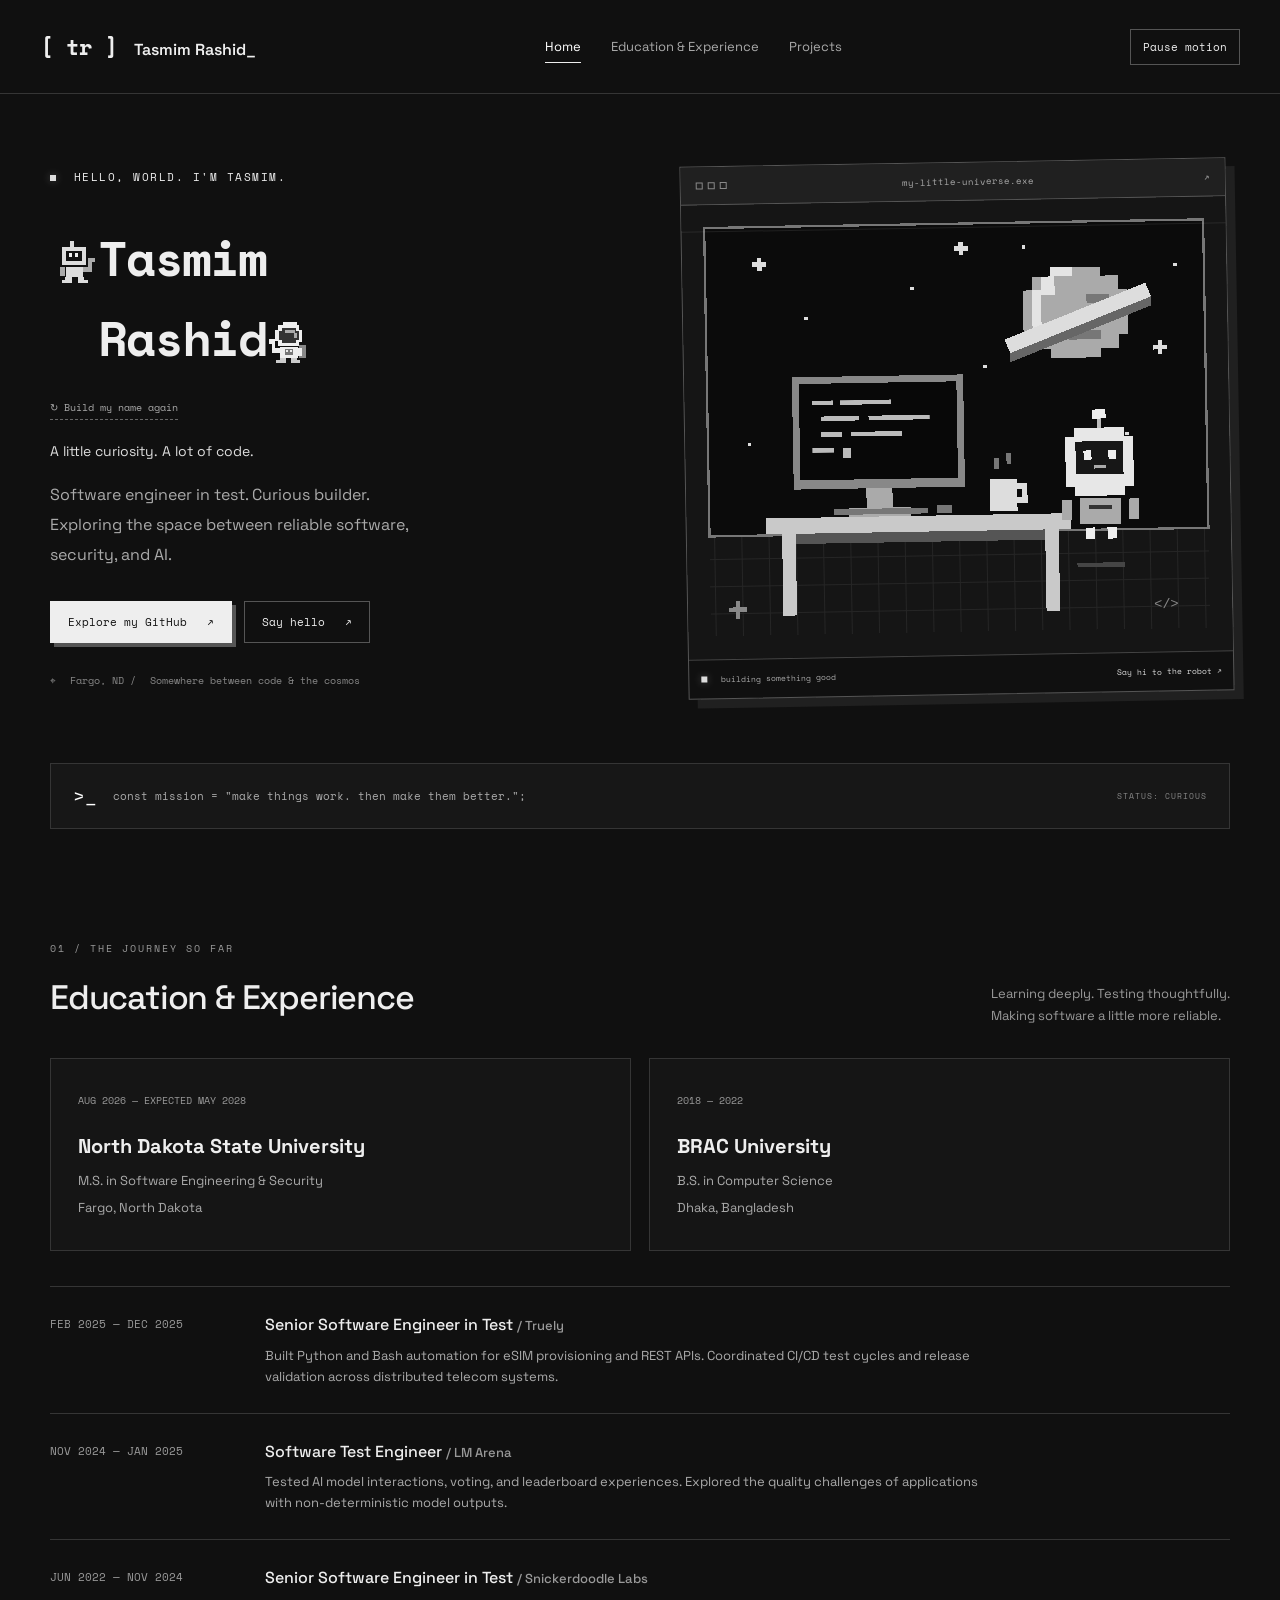
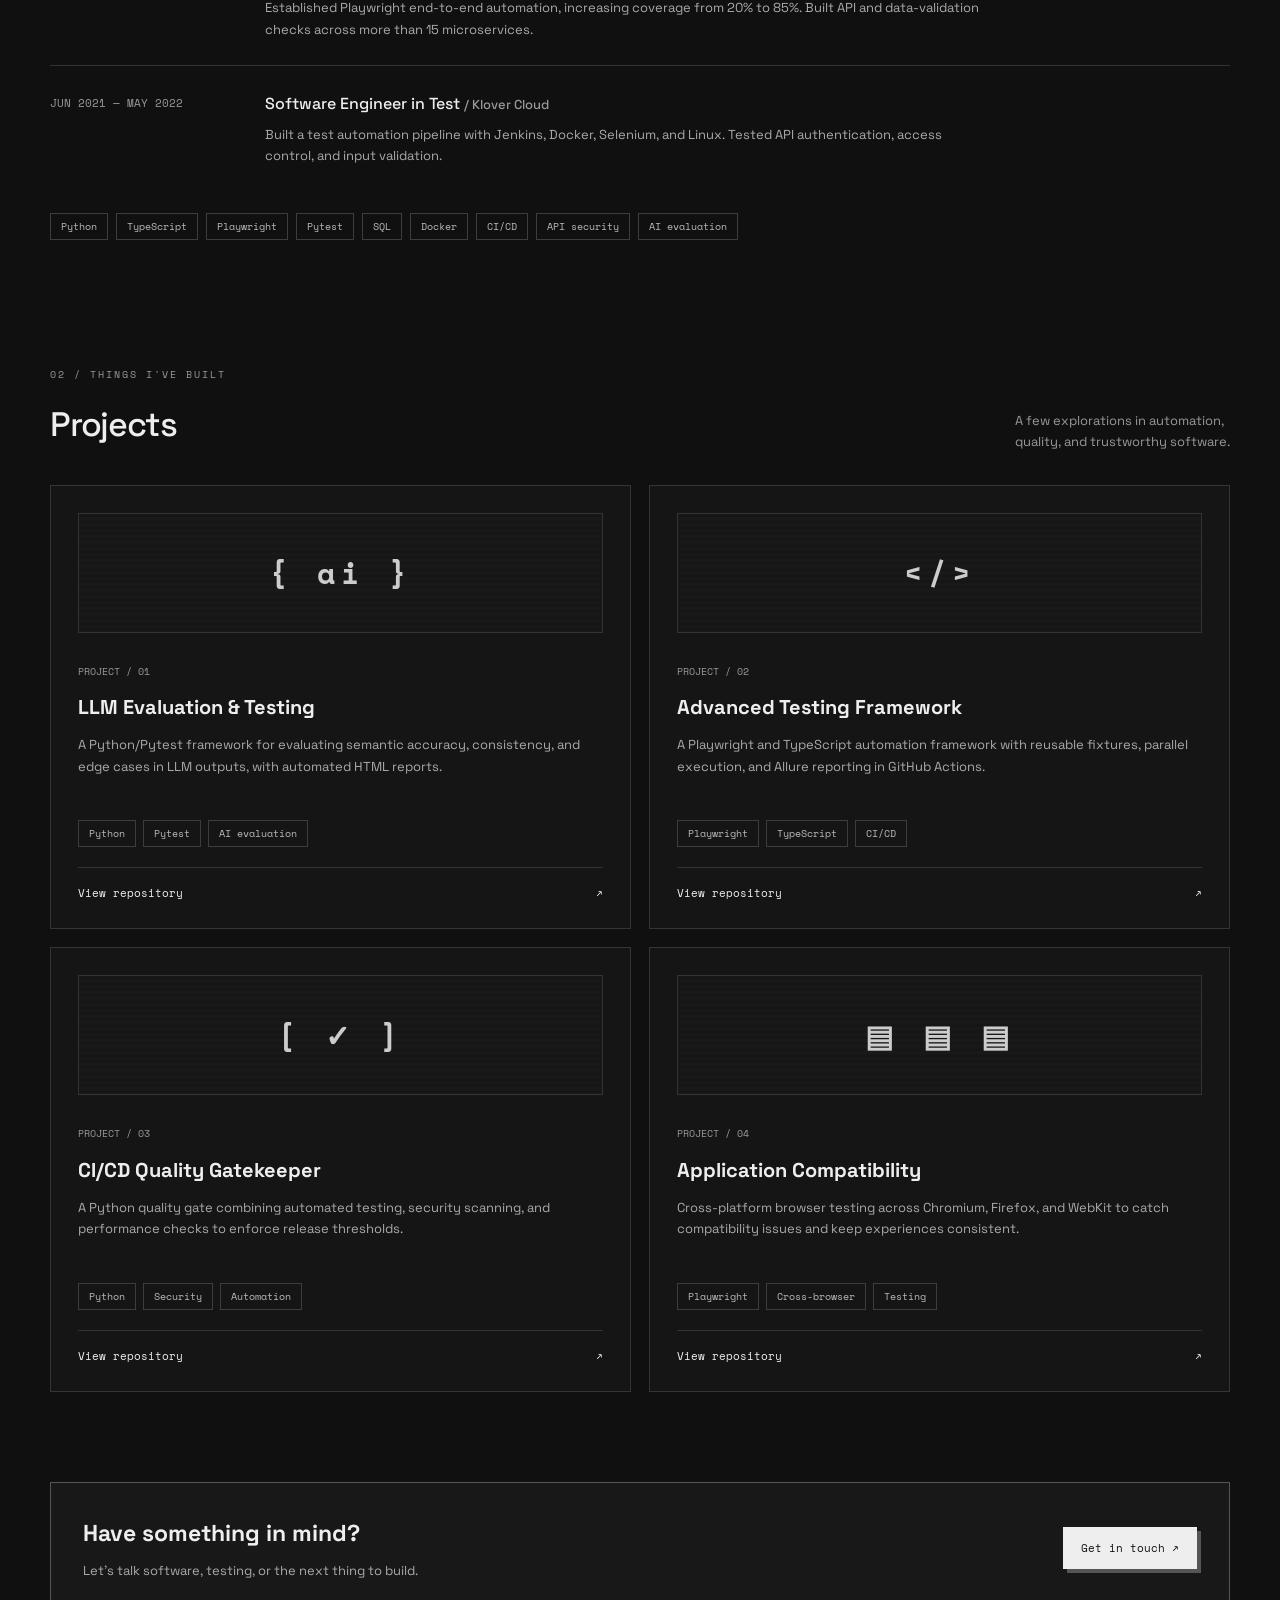
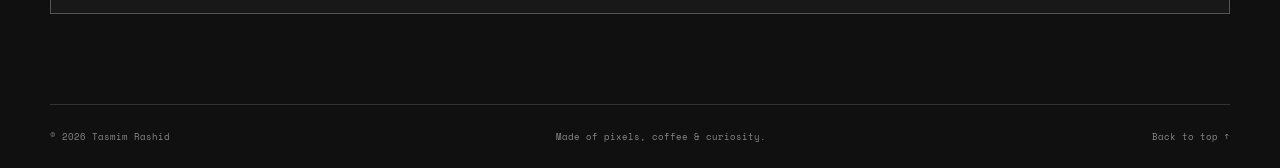
==== docs/index.html @ e267bd6d "Export Django portfolio to GitHub Pages with relative static assets" ====
<!doctype html>
<html lang="en">
<head>
  <meta charset="utf-8">
  <meta name="viewport" content="width=device-width, initial-scale=1">
  <meta name="description" content="Tasmim Rashid — software engineer in test, graduate student, and curious builder. Explore my education, experience, and projects.">
  <meta name="theme-color" content="#101010">
  <title>Tasmim Rashid | Portfolio</title>
  <link rel="icon" href="./static/portfolio/favicon.svg" type="image/svg+xml">
  <link rel="stylesheet" href="./static/portfolio/styles.css?v=spaceman-4">
  <script src="./static/portfolio/script.js?v=spaceman-4" defer></script>
</head>
<body>
<a class="skip" href="#main">Skip to content</a>
<header class="header"><a class="brand" href="#home"><span aria-hidden="true">[ tr ]</span> Tasmim Rashid<span class="cursor" aria-hidden="true">_</span></a><nav aria-label="Main navigation"><a href="#home" aria-current="location">Home</a><a href="#education">Education &amp; Experience</a><a href="#projects">Projects</a></nav><button class="motion" type="button" aria-pressed="false">Pause motion</button></header>
<main id="main">
<section class="hero wrap" id="home" aria-labelledby="home-title">
  <div class="hero-copy"><p class="eyebrow"><span class="status-dot"></span> HELLO, WORLD. I'M TASMIM.</p><div class="name-stage"><h1 id="home-title" class="assembled-name" aria-label="Tasmim Rashid"><span class="name-word first-name" aria-hidden="true"><svg class="name-pusher" viewBox="0 0 40 44" aria-hidden="true" shape-rendering="crispEdges"><g class="pusher-body"><path d="M15 1h4v6h-4zM7 7h24v18H7zM11 27h17v10H11z" fill="#ddd"/><path d="M11 11h16v10H11z" fill="#111"/><path d="M20 13h3v4h-3zM14 13h3v4h-3z" fill="#eee"/><path d="M28 27h5v-9h7v4h-3v10h-9zM5 27h5v9H5z" fill="#aaa"/></g><path class="pusher-foot foot-one" d="M10 37h7v6H7v-3h3z" fill="#ddd"/><path class="pusher-foot foot-two" d="M23 37h6v3h4v3H23z" fill="#ddd"/></svg><span class="pushed-word">Tasmim</span></span><span class="name-word last-name" aria-hidden="true"><svg class="name-pusher spaceman" viewBox="0 0 40 44" aria-hidden="true" shape-rendering="crispEdges"><g class="astronaut-body"><path d="M3 25h7v13H3z" fill="#888"/><path d="M12 2h14v3h5v5h3v11h-3v5H10v-4H7V10h3V5h2z" fill="#eee"/><path d="M13 8h14v3h3v9h-3v3H13v-3h-3v-9h3z" fill="#333"/><path d="M14 10h10v3H14zM12 13h3v5h-3z" fill="#aaa"/><path d="M11 27h18v11H11zM28 28h6v-9h6v5h-3v9h-9zM7 28h4v8H7z" fill="#eee"/><path d="M16 29h8v6h-8z" fill="#777"/><path d="M17 30h2v2h-2zM21 30h2v2h-2z" fill="#eee"/><path d="M12 38h6v5H9v-3h3zM23 38h6v2h4v3H23z" fill="#ccc"/></g></svg><span class="pushed-word">Rashid</span></span></h1><button class="rebuild-name" type="button">↻ Build my name again</button></div><p class="name-tagline">A little curiosity. A lot of code.</p><p class="intro">Software engineer in test. Curious builder.<br>Exploring the space between reliable software,<br class="desktop-break"> security, and AI.</p><div class="actions"><a class="button primary" href="https://github.com/Tasmimdristy7">Explore my GitHub <span aria-hidden="true">↗</span></a><a class="button" href="mailto:tasmim.rashid.dristy@gmail.com">Say hello <span aria-hidden="true">↗</span></a></div><p class="location"><span aria-hidden="true">⌖</span> Fargo, ND <span> / </span> Somewhere between code & the cosmos</p></div>
  <div class="scene-frame"><div class="window-bar"><span><i></i><i></i><i></i></span><span>my-little-universe.exe</span><span aria-hidden="true">↗</span></div>
  <svg class="scene" viewBox="0 0 480 400" role="img" aria-label="Pixel space station with a coding computer, ringed planet, and a floating robot" shape-rendering="crispEdges">
  <defs><pattern id="grid" width="24" height="24" patternUnits="userSpaceOnUse"><path d="M24 0H0V24" fill="none" stroke="#252525"/></pattern><pattern id="dots" width="8" height="8" patternUnits="userSpaceOnUse"><rect width="2" height="2" fill="#555"/></pattern></defs>
  <rect width="480" height="400" fill="#151515"/><rect x="20" y="20" width="440" height="272" fill="#0b0b0b" stroke="#777" stroke-width="2"/>
  <g fill="#ddd" class="stars"><path d="M62 51h4v-4h4v4h4v4h-4v4h-4v-4h-4zM240 40h4v-4h4v4h4v4h-4v4h-4v-4h-4zM414 130h4v-4h4v4h4v4h-4v4h-4v-4h-4z"/><path d="M107 100h3v3h-3zM201 75h3v3h-3zM300 40h3v3h-3zM433 58h3v3h-3zM388 206h3v3h-3zM55 210h3v3h-3zM264 145h3v3h-3z"/></g>
  <g class="shooting-star" aria-hidden="true"><path d="M60 80h18v3H60z" fill="#777"/><path d="M78 77h6v6h-6z" fill="#eee"/></g>
  <g class="planet"><path d="M324 60h44v8h16v12h8v40h-8v12h-16v8h-44v-8h-16v-12h-8V80h8V68h16z" fill="#aaa"/><path d="M324 60h20v8h-16v16h-12v36h-8V80h8V68h8z" fill="#e4e4e4"/><path d="M356 84h20v8h-20zM340 116h28v8h-28z" fill="#777"/><path d="M283 123l125-48 5 12-125 48z" fill="#ddd"/><path d="M288 135l125-48v8l-125 48z" fill="#666"/></g>
  <path d="M20 292h440v88H20z" fill="url(#grid)"/><path d="M20 292h440" stroke="#777" stroke-width="2"/>
  <path d="M70 277h269v14H70zM84 291h12v72H84zM316 291h12v72h-12z" fill="#c9c9c9"/><path d="M96 291h220v9H96z" fill="#555"/>
  <path d="M95 153h151v99H95z" fill="#888"/><path d="M101 159h139v85H101z" fill="#080808"/><path d="M159 252h23v17h-23zM143 269h55v8h-55z" fill="#aaa"/>
  <g class="code-lines" fill="#bbb"><path d="M112 174h19v4h-19zM137 174h45v4h-45zM120 188h34v4h-34zM162 188h54v4h-54zM120 202h18v4h-18zM146 202h45v4h-45zM112 216h19v4h-19z"/><rect class="cursor" x="139" y="216" width="7" height="9"/></g>
  <path d="M130 270h83v5h-83zM221 268h13v7h-13z" fill="#777"/><path d="M268 246h24v28h-24zM292 250h9v17h-9v-5h4v-7h-4z" fill="#ddd"/><path d="M272 237v-10h4v10zM283 233v-10h4v10z" fill="#777" class="steam"/>
  <g class="robot"><path d="M363 204h4v-13h-4z" fill="#bbb"/><rect x="359" y="186" width="12" height="8" fill="#eee"/><path d="M335 210h8v-8h44v8h8v44h-8v8h-44v-8h-8z" fill="#e7e7e7"/><path d="M344 214h42v29h-42z" fill="#171717"/><g class="eyes" fill="#eee"><path d="M351 222h7v8h-7zM373 222h7v8h-7z"/></g><path d="M360 235h11v3h-11z" fill="#aaa"/><path d="M347 264h36v23h-36zM331 265h9v18h-9z" fill="#aaa"/><path class="robot-arm" d="M390 265h9v18h-9z" fill="#aaa"/><path d="M355 270h20v4h-20z" fill="#333"/><path d="M352 290h8v10h-8zM371 290h8v10h-8z" fill="#eee"/></g>
  <path d="M344 321h42v4h-42z" fill="#454545"/><path d="M36 355h16v4H36zM42 349h4v16h-4z" fill="#888"/><text x="411" y="362" fill="#888" font-family="monospace" font-size="12">&lt;/&gt;</text>
  </svg><div class="scene-caption"><span><span class="status-dot"></span> building something good</span><button id="robot-hello" type="button">Say hi to the robot ↗</button></div></div>
</section>
<div class="wrap terminal" aria-label="Interactive terminal"><span aria-hidden="true">&gt;_</span><p id="terminal-message" role="status">const mission = "make things work. then make them better.";</p><span class="terminal-label">STATUS: CURIOUS</span></div>
<section class="section wrap" id="education" aria-labelledby="education-title">
<div class="section-top"><div><span class="section-index">01 / THE JOURNEY SO FAR</span><h2 id="education-title">Education &amp; Experience</h2></div><p>Learning deeply. Testing thoughtfully.<br>Making software a little more reliable.</p></div>
<div class="education-grid">
<article class="education-card"><span class="card-label">AUG 2026 — EXPECTED MAY 2028</span><h3>North Dakota State University</h3><p>M.S. in Software Engineering &amp; Security</p><p>Fargo, North Dakota</p></article>
<article class="education-card"><span class="card-label">2018 — 2022</span><h3>BRAC University</h3><p>B.S. in Computer Science</p><p>Dhaka, Bangladesh</p></article>
</div>
<div class="timeline">
<article class="job"><time>FEB 2025 — DEC 2025</time><div><h3>Senior Software Engineer in Test <span> / Truely</span></h3><p>Built Python and Bash automation for eSIM provisioning and REST APIs. Coordinated CI/CD test cycles and release validation across distributed telecom systems.</p></div></article>
<article class="job"><time>NOV 2024 — JAN 2025</time><div><h3>Software Test Engineer <span> / LM Arena</span></h3><p>Tested AI model interactions, voting, and leaderboard experiences. Explored the quality challenges of applications with non-deterministic model outputs.</p></div></article>
<article class="job"><time>JUN 2022 — NOV 2024</time><div><h3>Senior Software Engineer in Test <span> / Snickerdoodle Labs</span></h3><p>Established Playwright end-to-end automation, increasing coverage from 20% to 85%. Built API and data-validation checks across more than 15 microservices.</p></div></article>
<article class="job"><time>JUN 2021 — MAY 2022</time><div><h3>Software Engineer in Test <span> / Klover Cloud</span></h3><p>Built a test automation pipeline with Jenkins, Docker, Selenium, and Linux. Tested API authentication, access control, and input validation.</p></div></article>
</div>
<div class="skills" aria-label="Technical skills"><span>Python</span><span>TypeScript</span><span>Playwright</span><span>Pytest</span><span>SQL</span><span>Docker</span><span>CI/CD</span><span>API security</span><span>AI evaluation</span></div>
</section>
<section class="section wrap" id="projects" aria-labelledby="projects-title"><div class="section-top"><div><span class="section-index">02 / THINGS I'VE BUILT</span><h2 id="projects-title">Projects</h2></div><p>A few explorations in automation,<br>quality, and trustworthy software.</p></div><div class="project-grid"><article class="project-card"><div class="project-art" aria-hidden="true">{ ai }</div><span class="card-label">PROJECT / 01</span><h3>LLM Evaluation & Testing</h3><p>A Python/Pytest framework for evaluating semantic accuracy, consistency, and edge cases in LLM outputs, with automated HTML reports.</p><div class="tags"><span>Python</span><span>Pytest</span><span>AI evaluation</span></div><a class="project-link" href="https://github.com/Tasmimdristy7/llmtest" aria-label="View LLM Evaluation & Testing on GitHub">View repository <span aria-hidden="true">↗</span></a></article>
<article class="project-card"><div class="project-art" aria-hidden="true">&lt;/&gt;</div><span class="card-label">PROJECT / 02</span><h3>Advanced Testing Framework</h3><p>A Playwright and TypeScript automation framework with reusable fixtures, parallel execution, and Allure reporting in GitHub Actions.</p><div class="tags"><span>Playwright</span><span>TypeScript</span><span>CI/CD</span></div><a class="project-link" href="https://github.com/Tasmimdristy7/advanced-testing-framework" aria-label="View Advanced Testing Framework on GitHub">View repository <span aria-hidden="true">↗</span></a></article>
<article class="project-card"><div class="project-art" aria-hidden="true">[ ✓ ]</div><span class="card-label">PROJECT / 03</span><h3>CI/CD Quality Gatekeeper</h3><p>A Python quality gate combining automated testing, security scanning, and performance checks to enforce release thresholds.</p><div class="tags"><span>Python</span><span>Security</span><span>Automation</span></div><a class="project-link" href="https://github.com/Tasmimdristy7/ci-cd-quality-gatekeeper" aria-label="View CI/CD Quality Gatekeeper on GitHub">View repository <span aria-hidden="true">↗</span></a></article>
<article class="project-card"><div class="project-art" aria-hidden="true">▤ ▤ ▤</div><span class="card-label">PROJECT / 04</span><h3>Application Compatibility</h3><p>Cross-platform browser testing across Chromium, Firefox, and WebKit to catch compatibility issues and keep experiences consistent.</p><div class="tags"><span>Playwright</span><span>Cross-browser</span><span>Testing</span></div><a class="project-link" href="https://github.com/Tasmimdristy7/application-compatibility-testing-framework" aria-label="View Application Compatibility on GitHub">View repository <span aria-hidden="true">↗</span></a></article>
</div></section>
<aside class="wrap contact" aria-label="Contact"><div><h3>Have something in mind?</h3><p>Let's talk software, testing, or the next thing to build.</p></div><a class="button primary" href="mailto:tasmim.rashid.dristy@gmail.com">Get in touch ↗</a></aside>
</main><footer class="wrap"><p>© <span id="year">2026</span> Tasmim Rashid</p><p>Made of pixels, coffee & curiosity.</p><a href="#home">Back to top ↑</a></footer>
</body></html>
---- docs/static/portfolio/styles.css ----
@import url('https://fonts.googleapis.com/css2?family=Space+Grotesk:wght@400;500;600;700&family=Space+Mono:wght@400;700&display=swap');
:root{color-scheme:dark;--bg:#101010;--text:#eee;--muted:#aaa;--line:#353535;--mono:'Space Mono',monospace}*{box-sizing:border-box}html{scroll-behavior:smooth;scroll-padding-top:100px}body{margin:0;background:var(--bg);color:var(--text);font-family:'Space Grotesk',sans-serif;line-height:1.65}a{color:inherit;text-decoration:none}button{font:inherit;color:inherit;cursor:pointer}a:focus-visible,button:focus-visible{outline:2px dashed white;outline-offset:6px}button,a{ -webkit-tap-highlight-color:transparent}.wrap{width:min(1180px,calc(100% - 80px));margin:auto}.header{min-height:94px;display:flex;align-items:center;justify-content:space-between;gap:24px;border-bottom:1px solid var(--line);padding:20px max(40px,calc((100vw - 1320px)/2));background:#101010}.brand{font-weight:600;white-space:nowrap}.brand>span:first-child{font:700 22px var(--mono);margin-right:12px}.cursor{animation:blink 1.2s steps(1) infinite}.header nav{display:flex;gap:30px;font-size:13px;color:#aaa}.header nav a:hover,.header nav a[aria-current]{color:white}.motion{font:11px var(--mono);border:1px solid #555;background:transparent;padding:9px 12px;white-space:nowrap}.hero{min-height:650px;display:grid;grid-template-columns:1.05fr 1fr;align-items:center;gap:60px;padding-top:68px;padding-bottom:68px}.eyebrow{font:11px var(--mono);letter-spacing:1.5px;margin:0 0 25px}.status-dot{display:inline-block;width:6px;height:6px;background:#ddd;margin-right:9px;box-shadow:0 0 8px #ffffff40}h1{font-size:clamp(40px,4.2vw,60px);line-height:1.16;letter-spacing:-2.7px;margin:0 0 25px;font-weight:600}.outline{color:transparent;-webkit-text-stroke:1px #eee}.intro{font-size:16px;color:#aaa;line-height:1.9}.actions{display:flex;gap:12px;flex-wrap:wrap;margin-top:30px}.button{padding:12px 17px;border:1px solid #555;font:11px var(--mono);display:inline-flex;gap:20px;align-items:center;transition:transform .15s,box-shadow .15s}.button.primary{background:#eee;color:#111;border-color:#eee;box-shadow:4px 4px 0 #555}.button:hover{transform:translate(-2px,-2px);box-shadow:4px 4px 0 #555}.button:active{transform:translate(2px,2px);box-shadow:none}.location{font:10px var(--mono);color:#888;margin:30px 0 0}.location>span{margin-right:8px}.scene-frame{border:1px solid #555;box-shadow:9px 9px 0 #202020;transform:rotate(-1deg)}.window-bar{padding:12px 15px;display:flex;justify-content:space-between;align-items:center;font:9px var(--mono);color:#aaa;border-bottom:1px solid #555;background:#202020}.window-bar i{display:inline-block;border:1px solid #888;width:7px;height:7px;margin-right:5px}.scene{display:block;width:100%;height:auto}.scene-caption{display:flex;gap:10px;justify-content:space-between;border-top:1px solid #444;padding:13px 12px;font:8px var(--mono);color:#aaa}.scene-caption button{border:0;background:none;font:inherit;padding:0;color:#ddd}.robot{animation:bob 3s ease-in-out infinite;transform-box:fill-box;transform-origin:center}.eyes{animation:blink 4.8s steps(1) infinite}.planet{animation:bob 9s ease-in-out infinite}.stars{animation:twinkle 4s ease-in-out infinite}.steam{animation:twinkle 2s infinite}.terminal{padding:18px 22px;display:flex;align-items:center;gap:16px;border:1px solid var(--line);background:#171717;font:11px var(--mono);color:#aaa}.terminal>span:first-child{color:white;font-size:19px}.terminal p{margin:0;flex:1}.terminal-label{font-size:8px;letter-spacing:1px;white-space:nowrap;color:#888}.section{padding-top:105px;padding-bottom:15px}.section-top{display:flex;justify-content:space-between;align-items:end;gap:20px;margin-bottom:32px}.section-index{font:10px var(--mono);letter-spacing:2px;color:#999}h2{font-size:34px;letter-spacing:-1.2px;font-weight:500;margin:10px 0 0}.section-top>p{font-size:13px;color:#999;max-width:300px;margin:0}.education-grid{display:grid;grid-template-columns:1fr 1fr;gap:18px}.education-card,.project-card{border:1px solid var(--line);background:#151515;padding:27px}.card-label{font:10px var(--mono);color:#999}.education-card h3{font-size:20px;margin:18px 0 7px}.education-card p{font-size:13px;color:#aaa;margin:5px 0}.timeline{margin-top:35px}.job{display:grid;grid-template-columns:190px 1fr;gap:25px;border-top:1px solid var(--line);padding:25px 0}.job time{font:11px var(--mono);color:#999;padding-top:4px}.job h3{font-size:16px;margin:0 0 6px;font-weight:500}.job h3 span{color:#999;font-size:13px}.job p{font-size:13px;color:#aaa;margin:0;max-width:720px}.skills{display:flex;gap:8px;flex-wrap:wrap;margin-top:22px}.skills span,.tags span{border:1px solid #3d3d3d;padding:5px 10px;font:10px var(--mono);color:#bbb}.project-grid{display:grid;grid-template-columns:repeat(2,1fr);gap:18px}.project-card{transition:transform .2s,border-color .2s}.project-card:hover{transform:translateY(-4px);border-color:#888}.project-art{height:120px;background:repeating-linear-gradient(0deg,#191919 0,#191919 3px,#161616 3px,#161616 6px);border:1px solid #333;display:flex;align-items:center;justify-content:center;margin-bottom:24px;font:700 30px var(--mono);letter-spacing:6px;color:#ccc}.project-card h3{font-size:20px;line-height:1.4;margin:10px 0}.project-card p{color:#aaa;font-size:13px;min-height:66px}.tags{display:flex;gap:7px;flex-wrap:wrap;margin:20px 0}.project-link{display:flex;justify-content:space-between;font:11px var(--mono);padding-top:17px;border-top:1px solid #333}.project-link:hover{text-decoration:underline}.contact{margin-top:75px;padding:32px;border:1px solid #555;display:flex;align-items:center;justify-content:space-between;gap:25px;background:#181818}.contact h3{margin:0 0 7px;font-size:23px}.contact p{margin:0;color:#aaa;font-size:13px}footer{display:flex;justify-content:space-between;gap:20px;border-top:1px solid #333;padding-top:25px;padding-bottom:25px;margin-top:90px!important;color:#888;font:9px var(--mono)}footer p{margin:0}.skip{position:absolute;left:20px;top:-80px;background:white;color:black;padding:10px;z-index:10}.skip:focus{top:10px}@keyframes bob{50%{transform:translateY(-8px)}}@keyframes blink{0%,92%{opacity:1}93%,100%{opacity:0}}@keyframes twinkle{50%{opacity:.35}}html.paused *,html.paused *:before,html.paused *:after{animation-play-state:paused!important;scroll-behavior:auto!important;transition:none!important}@media(prefers-reduced-motion:reduce){html{scroll-behavior:auto}*,*:before,*:after{animation:none!important;transition:none!important}}@media(min-width:1600px){.hero{min-height:720px}}@media(max-width:950px){.header{flex-wrap:wrap;padding:20px 30px}.header nav{order:3;width:100%;justify-content:center}.hero{gap:30px}.wrap{width:calc(100% - 50px)}h1{font-size:42px}.scene-caption{font-size:7px}.location{line-height:1.8}.terminal-label{display:none}}@media(max-width:700px){.header{padding:17px 22px;gap:18px}.brand{font-size:13px}.brand>span:first-child{font-size:18px}.header nav{gap:22px;font-size:11px}.motion{font-size:9px;padding:7px}.wrap{width:calc(100% - 40px)}.hero{grid-template-columns:1fr;padding-top:55px;padding-bottom:40px;gap:40px}.hero-copy{max-width:500px}h1{font-size:46px}.scene-frame{max-width:480px;width:100%;margin:auto}.scene-caption{font-size:8px}.intro{font-size:15px}.terminal{font-size:9px;padding:15px}.section{padding-top:65px}.section-top{align-items:start;flex-direction:column;gap:12px}h2{font-size:29px}.education-grid,.project-grid{grid-template-columns:1fr}.job{grid-template-columns:1fr;gap:10px}.contact{align-items:start;flex-direction:column;padding:24px}footer{flex-wrap:wrap;line-height:1.8}footer p:nth-child(2){display:none}.desktop-break{display:none}}
/* Keep intrinsic SVG and long text widths inside narrow screens. */
.hero>*{min-width:0}.scene{min-width:0;max-width:100%}.terminal p{min-width:0;overflow-wrap:anywhere}.hero{grid-template-columns:minmax(0,1.05fr) minmax(0,1fr)}@media(max-width:700px){.hero{grid-template-columns:minmax(0,1fr)}.header nav{flex-wrap:wrap}.scene-frame{transform:none}.location{overflow-wrap:anywhere}}

/* A little more life in the space station. */
.shooting-star{opacity:0;animation:shooting-star 8s linear infinite}
.robot-arm{transform-box:fill-box;transform-origin:50% 0%}
.robot.waving .robot-arm{animation:wave .45s ease-in-out 4}
.code-lines>path{animation:code-write 4s steps(6,end) infinite;clip-path:inset(0 0 0 0)}
.scene-frame{position:relative}
.scene-frame:after{content:"";pointer-events:none;position:absolute;left:0;right:0;top:12%;height:1px;background:#ffffff16;animation:scan 7s linear infinite}
.arriving{animation:arrive .65s ease-out both}
.project-card:nth-child(even).arriving{animation-delay:.1s}
.project-art{background-size:100% 6px;animation:screen-drift 2s linear infinite}
.header nav a{position:relative}
.header nav a:after{content:"";position:absolute;left:0;right:0;bottom:-6px;height:1px;background:#eee;transform:scaleX(0);transform-origin:left;transition:transform .2s}
.header nav a:hover:after,.header nav a[aria-current]:after{transform:scaleX(1)}
@keyframes shooting-star{0%,72%{opacity:0;transform:translate(0,0)}74%{opacity:1}88%{opacity:0;transform:translate(270px,65px)}100%{opacity:0;transform:translate(270px,65px)}}
@keyframes wave{0%,100%{transform:rotate(-115deg)}50%{transform:rotate(-155deg)}}
@keyframes code-write{0%{clip-path:inset(0 75% 0 0)}65%,100%{clip-path:inset(0 0 0 0)}}
@keyframes scan{0%{top:12%;opacity:0}15%,85%{opacity:1}100%{top:88%;opacity:0}}
@keyframes arrive{from{transform:translateY(18px)}to{transform:translateY(0)}}
@keyframes screen-drift{to{background-position:0 6px}}
@media(prefers-reduced-motion:reduce){.scene-frame:after{display:none}.arriving{transform:none}}
html.paused .arriving{animation:none}

/* Two robots push complete names from opposite sides. */
.name-stage{padding:8px 0 0;margin-bottom:18px;overflow:hidden}
.assembled-name{font-family:var(--mono);font-size:clamp(36px,3.8vw,54px);font-weight:700;letter-spacing:-2px;line-height:1.65;margin:0}
.name-word{display:block;position:relative;white-space:nowrap;width:max-content;margin-left:48px}
.pushed-word{display:inline-block}
.name-pusher{position:absolute;width:40px;height:44px;left:-43px;bottom:14px;overflow:visible}
.last-name .name-pusher{left:auto;right:-43px;transform:scaleX(-1)}
.assembling .first-name{animation:push-first 5s ease-in-out both}
.assembling .last-name{animation:push-last 5s .6s ease-in-out both}
.assembling .pusher-body{animation:push-effort .35s ease-in-out 14}
.assembling .pusher-foot{animation:robot-step .35s steps(2,end) 14}
.assembling .foot-two{animation-direction:reverse}
.assembling .last-name .pusher-body,.assembling .last-name .pusher-foot{animation-delay:.6s}
.rebuild-name{display:block;margin-top:18px;border:0;border-bottom:1px dashed #666;background:transparent;padding:4px 0;color:#aaa;font:10px var(--mono)}
.rebuild-name:hover{color:white}
.name-tagline{font-size:14px;color:#ddd;margin:20px 0 0}
@keyframes push-first{0%,8%{transform:translateX(-115%)}80%{transform:translateX(5px)}90%,100%{transform:translateX(0)}}
@keyframes push-last{0%,8%{transform:translateX(140%)}80%{transform:translateX(-5px)}90%,100%{transform:translateX(0)}}
@keyframes push-effort{50%{transform:translate(1px,1px)}}
@keyframes robot-step{50%{transform:translateX(3px)}}
html.paused .name-word{animation:none;transform:none}
@media(prefers-reduced-motion:reduce){.rebuild-name{display:none}}
@media(max-width:700px){.assembled-name{font-size:clamp(30px,8.5vw,46px)}}

/* The spaceman floats the last name into place with a low-gravity glide. */
.assembling .last-name{animation-name:space-delivery}
.assembling .astronaut-body{animation:astronaut-float 1.4s ease-in-out 4}
@keyframes space-delivery{0%,8%{transform:translate(140%,14px)}45%{transform:translate(65%,-9px)}80%{transform:translate(-5px,3px)}100%{transform:translate(0,0)}}
@keyframes astronaut-float{50%{transform:translateY(-3px)}}
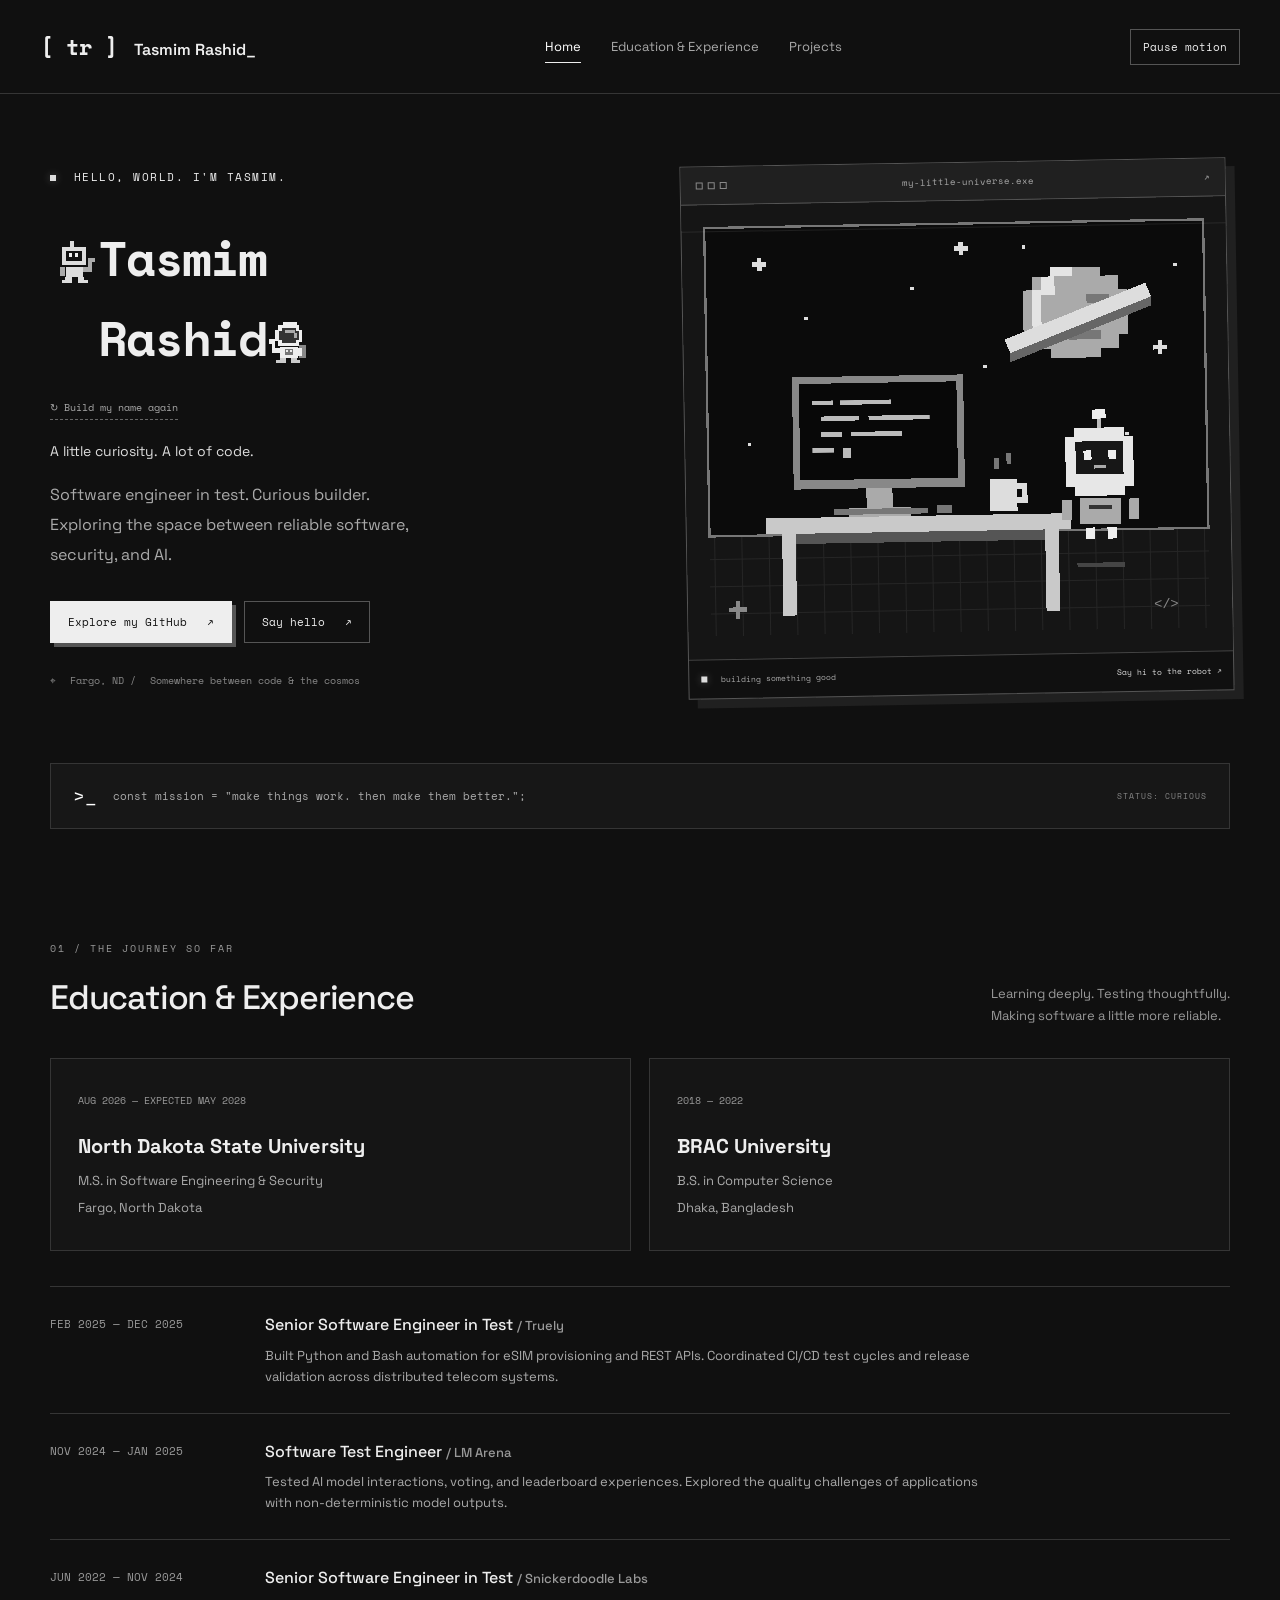
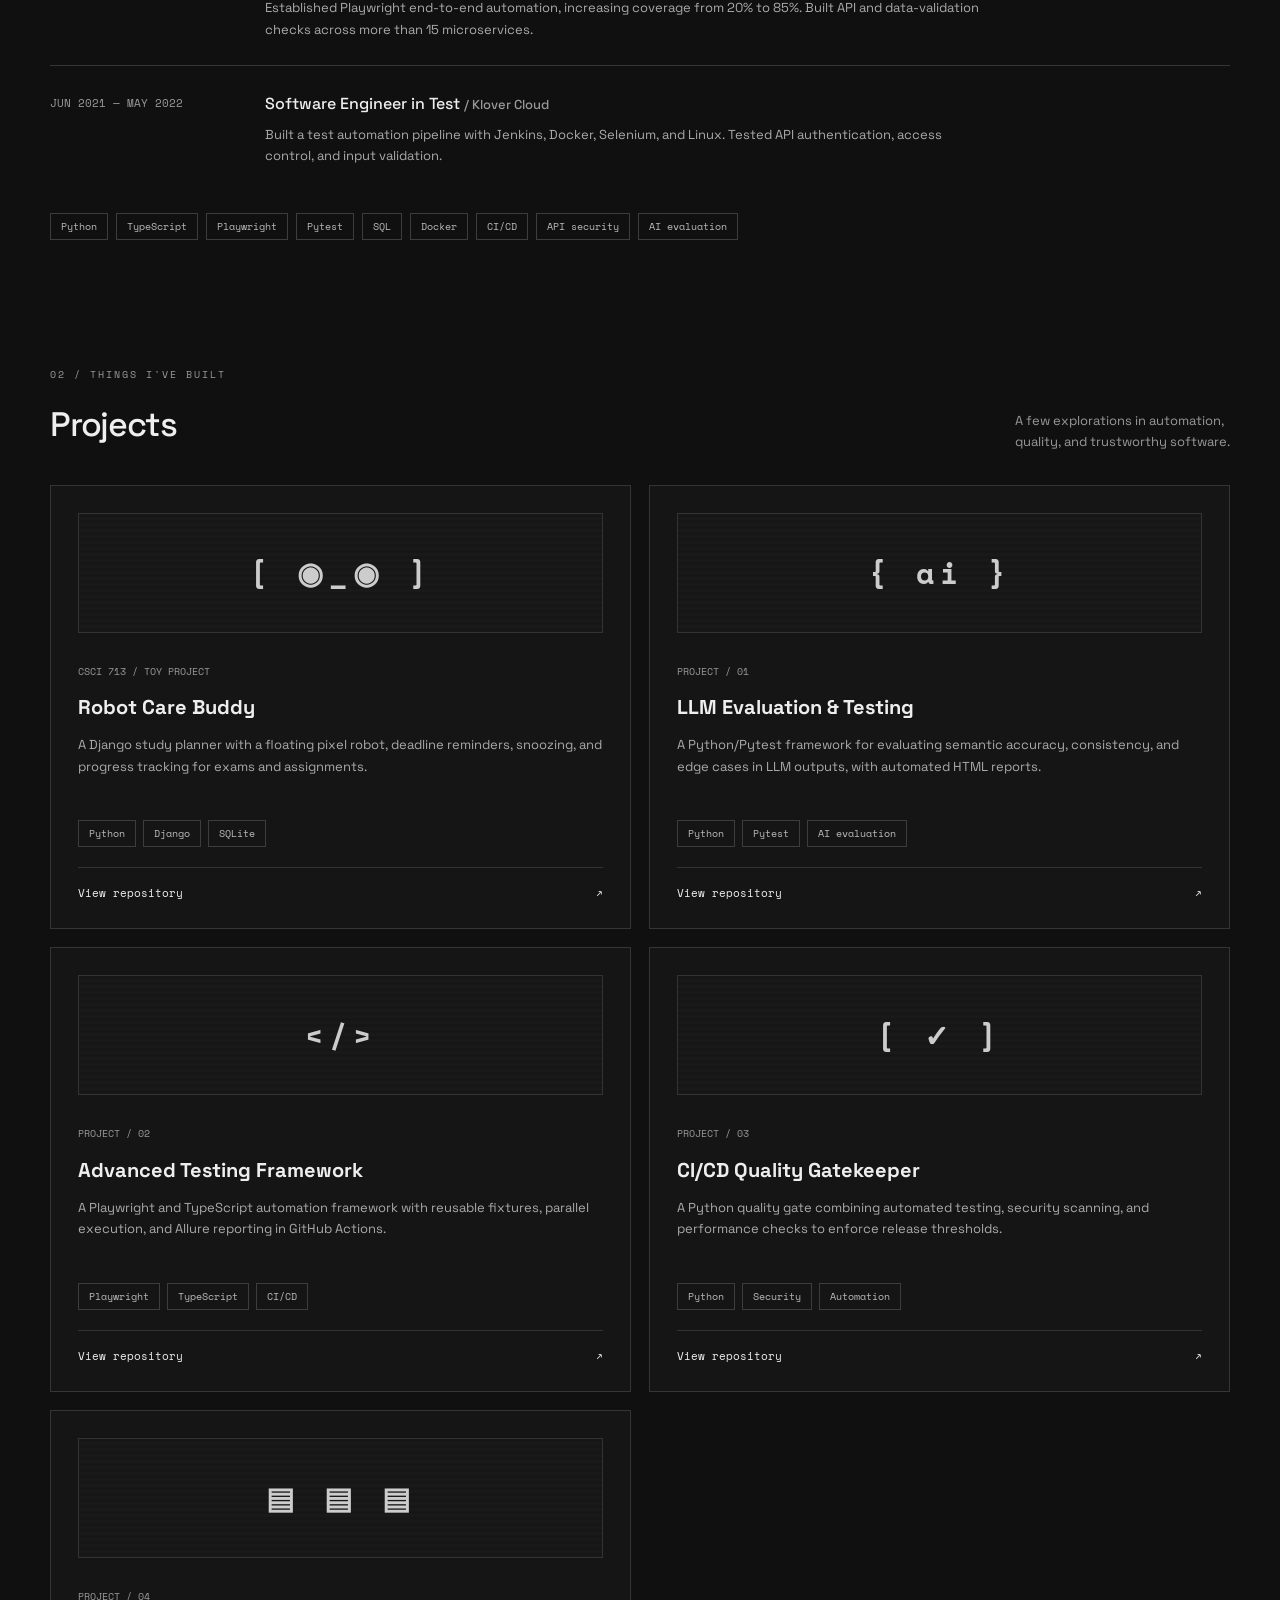
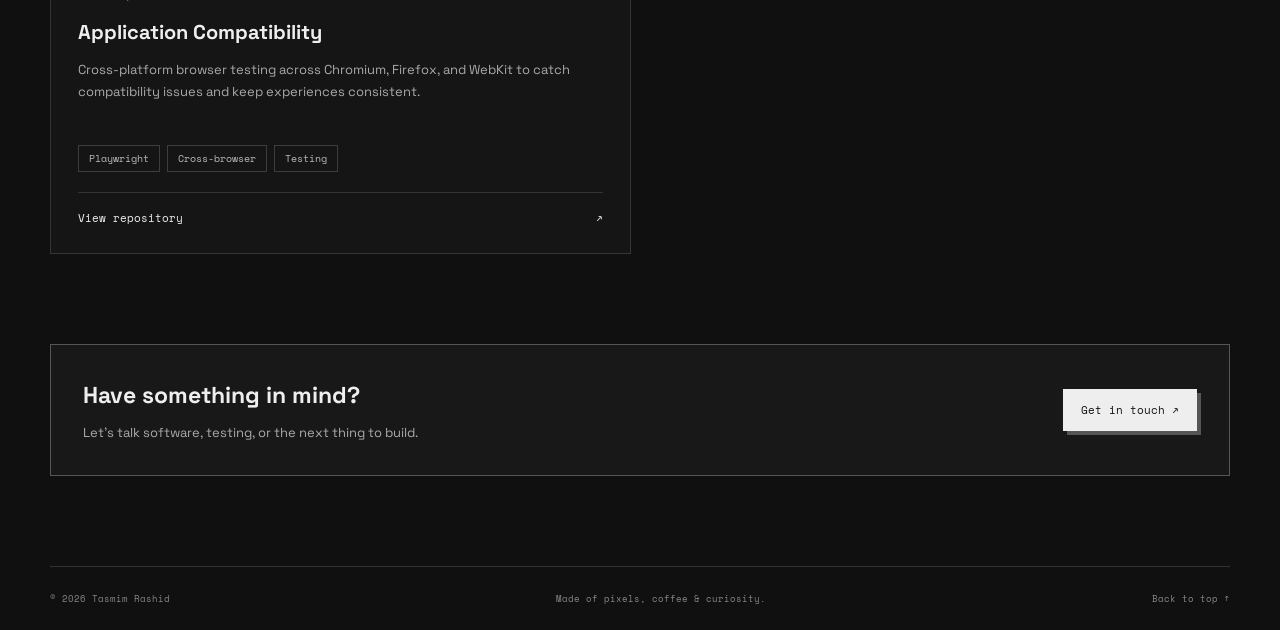
==== commit 3c4f0410: "Showcase Robot Care Buddy toy project on the portfolio" ====
--- a/docs/index.html
+++ b/docs/index.html
@@ -48,7 +48,7 @@
 </div>
 <div class="skills" aria-label="Technical skills"><span>Python</span><span>TypeScript</span><span>Playwright</span><span>Pytest</span><span>SQL</span><span>Docker</span><span>CI/CD</span><span>API security</span><span>AI evaluation</span></div>
 </section>
-<section class="section wrap" id="projects" aria-labelledby="projects-title"><div class="section-top"><div><span class="section-index">02 / THINGS I'VE BUILT</span><h2 id="projects-title">Projects</h2></div><p>A few explorations in automation,<br>quality, and trustworthy software.</p></div><div class="project-grid"><article class="project-card"><div class="project-art" aria-hidden="true">{ ai }</div><span class="card-label">PROJECT / 01</span><h3>LLM Evaluation & Testing</h3><p>A Python/Pytest framework for evaluating semantic accuracy, consistency, and edge cases in LLM outputs, with automated HTML reports.</p><div class="tags"><span>Python</span><span>Pytest</span><span>AI evaluation</span></div><a class="project-link" href="https://github.com/Tasmimdristy7/llmtest" aria-label="View LLM Evaluation & Testing on GitHub">View repository <span aria-hidden="true">↗</span></a></article>
+<section class="section wrap" id="projects" aria-labelledby="projects-title"><div class="section-top"><div><span class="section-index">02 / THINGS I'VE BUILT</span><h2 id="projects-title">Projects</h2></div><p>A few explorations in automation,<br>quality, and trustworthy software.</p></div><div class="project-grid"><article class="project-card"><div class="project-art" aria-hidden="true">[ ◉_◉ ]</div><span class="card-label">CSCI 713 / TOY PROJECT</span><h3>Robot Care Buddy</h3><p>A Django study planner with a floating pixel robot, deadline reminders, snoozing, and progress tracking for exams and assignments.</p><div class="tags"><span>Python</span><span>Django</span><span>SQLite</span></div><a class="project-link" href="https://github.com/Tasmimdristy7/Robot_Care_Buddy" aria-label="View Robot Care Buddy on GitHub">View repository <span aria-hidden="true">↗</span></a></article><article class="project-card"><div class="project-art" aria-hidden="true">{ ai }</div><span class="card-label">PROJECT / 01</span><h3>LLM Evaluation & Testing</h3><p>A Python/Pytest framework for evaluating semantic accuracy, consistency, and edge cases in LLM outputs, with automated HTML reports.</p><div class="tags"><span>Python</span><span>Pytest</span><span>AI evaluation</span></div><a class="project-link" href="https://github.com/Tasmimdristy7/llmtest" aria-label="View LLM Evaluation & Testing on GitHub">View repository <span aria-hidden="true">↗</span></a></article>
 <article class="project-card"><div class="project-art" aria-hidden="true">&lt;/&gt;</div><span class="card-label">PROJECT / 02</span><h3>Advanced Testing Framework</h3><p>A Playwright and TypeScript automation framework with reusable fixtures, parallel execution, and Allure reporting in GitHub Actions.</p><div class="tags"><span>Playwright</span><span>TypeScript</span><span>CI/CD</span></div><a class="project-link" href="https://github.com/Tasmimdristy7/advanced-testing-framework" aria-label="View Advanced Testing Framework on GitHub">View repository <span aria-hidden="true">↗</span></a></article>
 <article class="project-card"><div class="project-art" aria-hidden="true">[ ✓ ]</div><span class="card-label">PROJECT / 03</span><h3>CI/CD Quality Gatekeeper</h3><p>A Python quality gate combining automated testing, security scanning, and performance checks to enforce release thresholds.</p><div class="tags"><span>Python</span><span>Security</span><span>Automation</span></div><a class="project-link" href="https://github.com/Tasmimdristy7/ci-cd-quality-gatekeeper" aria-label="View CI/CD Quality Gatekeeper on GitHub">View repository <span aria-hidden="true">↗</span></a></article>
 <article class="project-card"><div class="project-art" aria-hidden="true">▤ ▤ ▤</div><span class="card-label">PROJECT / 04</span><h3>Application Compatibility</h3><p>Cross-platform browser testing across Chromium, Firefox, and WebKit to catch compatibility issues and keep experiences consistent.</p><div class="tags"><span>Playwright</span><span>Cross-browser</span><span>Testing</span></div><a class="project-link" href="https://github.com/Tasmimdristy7/application-compatibility-testing-framework" aria-label="View Application Compatibility on GitHub">View repository <span aria-hidden="true">↗</span></a></article>
